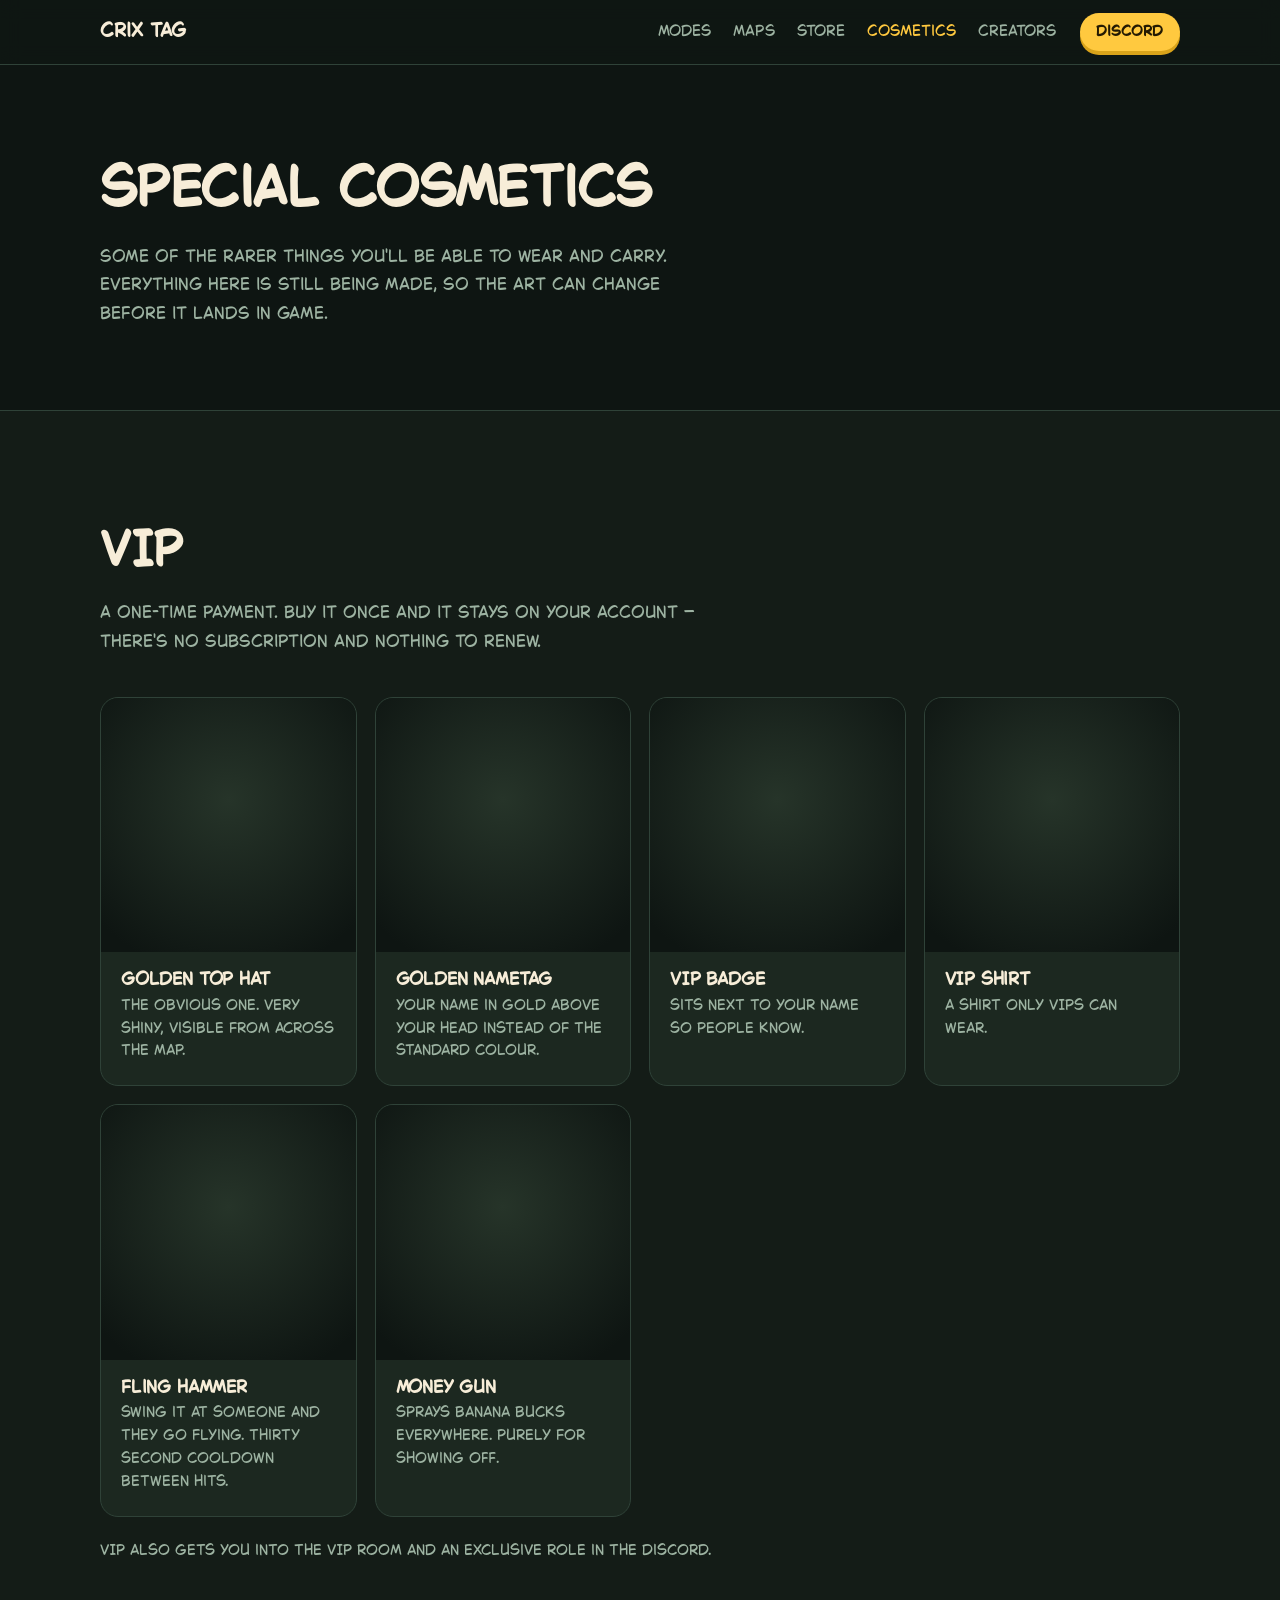
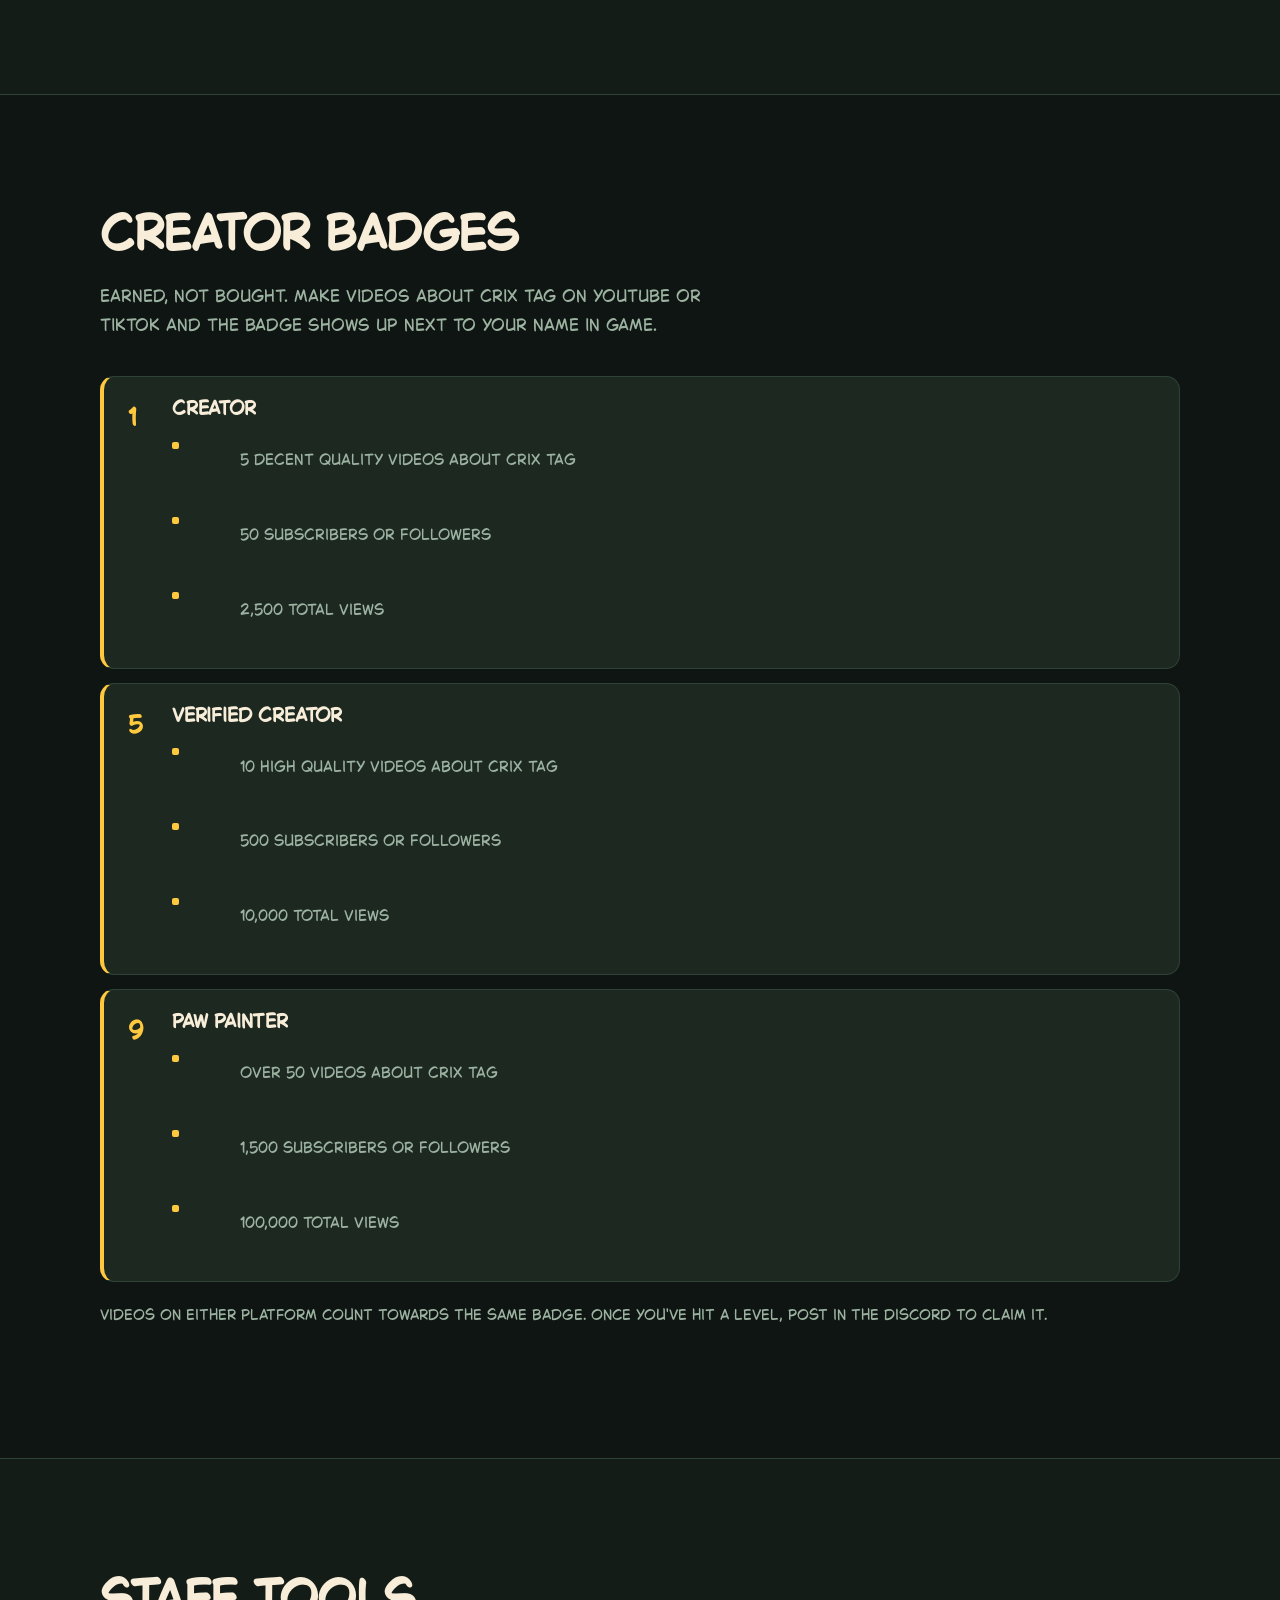
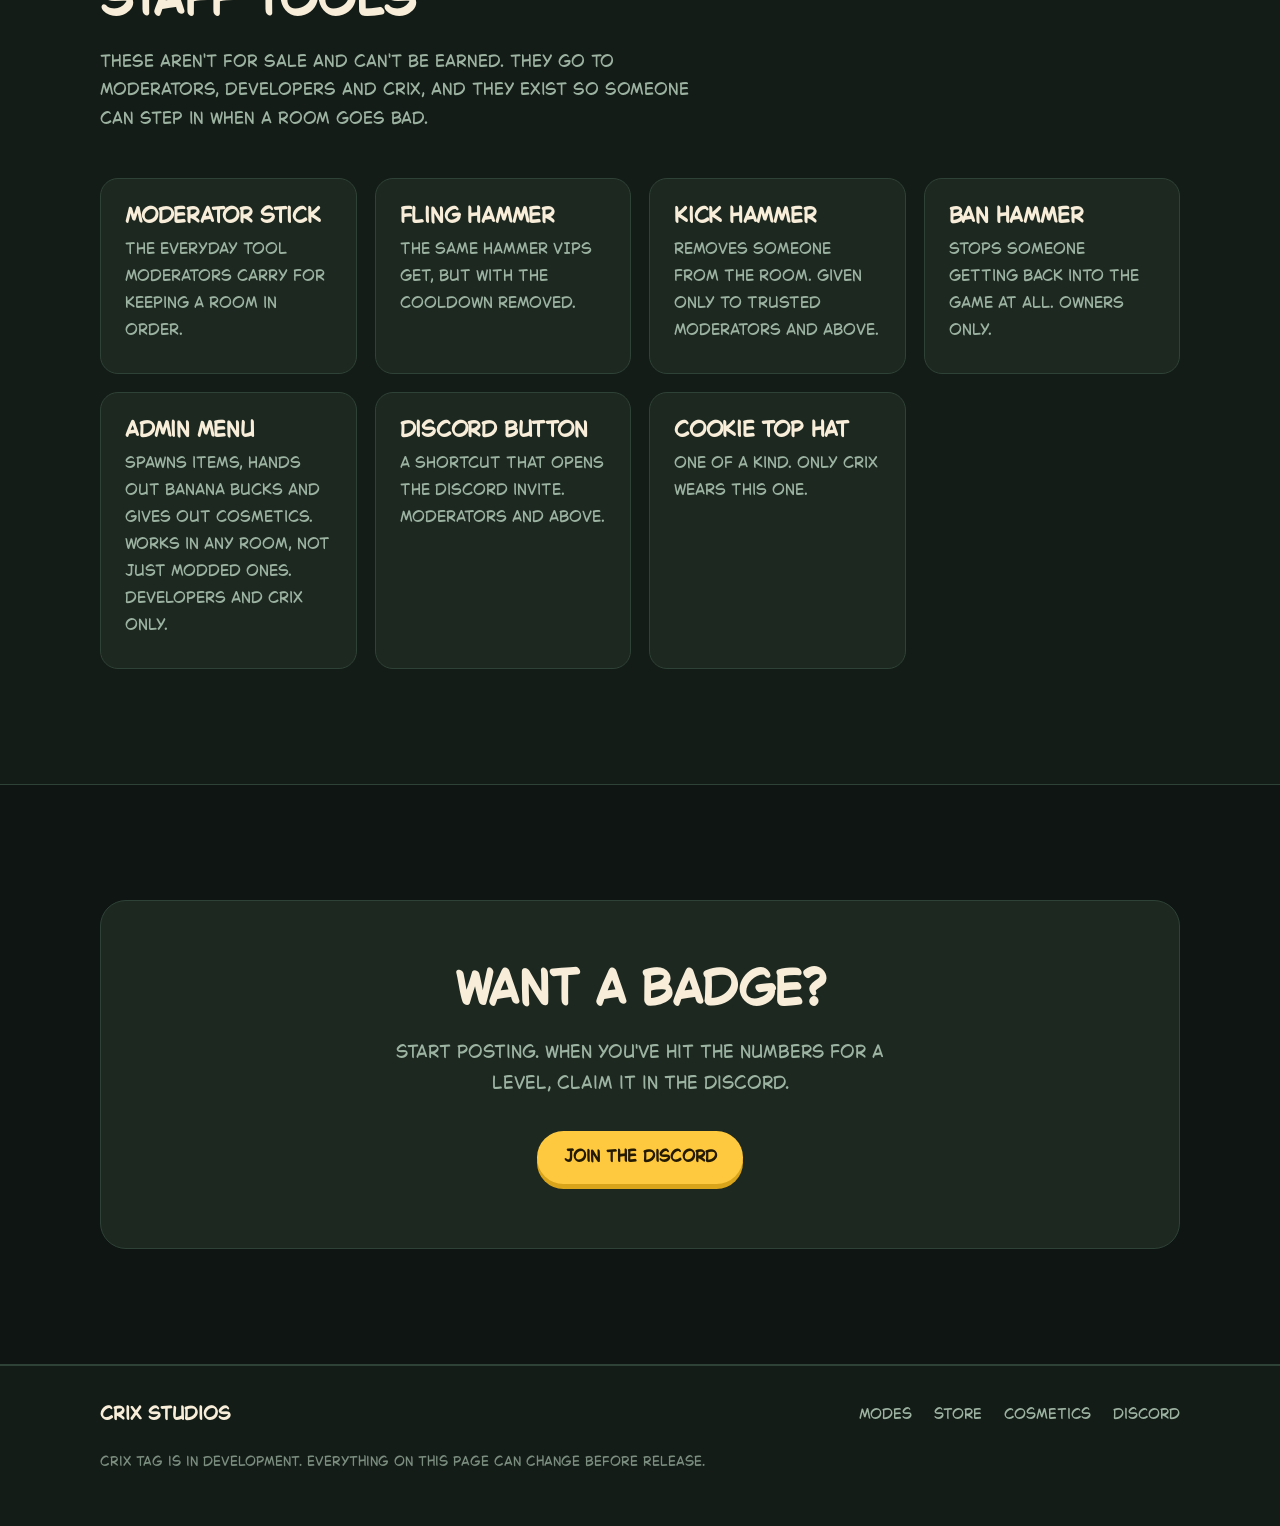
==== cosmetics.html @ 93293d2e "Add files via upload" ====
<!DOCTYPE html>
<html lang="en">
<head>
<meta charset="utf-8">
<meta name="viewport" content="width=device-width, initial-scale=1">
<title>Cosmetics — Crix Tag</title>
<meta name="description" content="A look at the special cosmetics coming to Crix Tag — VIP items, creator badges and staff tools.">
<meta name="theme-color" content="#141C17">
<link rel="icon" href="assets/favicon.png">
<link rel="stylesheet" href="style.css">
</head>
<body>

<a class="skip" href="#main">Skip to content</a>

<nav class="topnav">
  <div class="wrap nav-inner">
    <a class="nav-brand" href="index.html">Crix Tag</a>
    <div class="nav-links">
      <a href="index.html#modes">Modes</a>
      <a href="index.html#maps">Maps</a>
      <a href="store.html">Store</a>
      <a href="cosmetics.html" aria-current="page">Cosmetics</a>
      <a href="index.html#creators">Creators</a>
    </div>
    <a class="btn small" href="#" data-discord>Discord</a>
  </div>
</nav>

<main id="main">

<header class="page-head">
  <div class="wrap">
    <h1>Special cosmetics</h1>
    <p class="lede">Some of the rarer things you'll be able to wear and carry. Everything here is still being made, so the art can change before it lands in game.</p>
  </div>
</header>

<!-- ============ VIP ============ -->
<section class="section">
  <div class="wrap">
    <h2>VIP</h2>
    <p class="lede">A one-time payment. Buy it once and it stays on your account — there's no subscription and nothing to renew.</p>

    <div class="gallery">
      <figure class="item">
        <div class="item-art"><img src="assets/cosmetics/golden-tophat.png" alt="Golden top hat" data-optional></div>
        <figcaption><h3>Golden top hat</h3><p>The obvious one. Very shiny, visible from across the map.</p></figcaption>
      </figure>
      <figure class="item">
        <div class="item-art"><img src="assets/cosmetics/golden-nametag.png" alt="Golden nametag" data-optional></div>
        <figcaption><h3>Golden nametag</h3><p>Your name in gold above your head instead of the standard colour.</p></figcaption>
      </figure>
      <figure class="item">
        <div class="item-art"><img src="assets/cosmetics/vip-badge.png" alt="VIP badge" data-optional></div>
        <figcaption><h3>VIP badge</h3><p>Sits next to your name so people know.</p></figcaption>
      </figure>
      <figure class="item">
        <div class="item-art"><img src="assets/cosmetics/vip-shirt.png" alt="VIP shirt" data-optional></div>
        <figcaption><h3>VIP shirt</h3><p>A shirt only VIPs can wear.</p></figcaption>
      </figure>
      <figure class="item">
        <div class="item-art"><img src="assets/cosmetics/fling-hammer.png" alt="Fling hammer" data-optional></div>
        <figcaption><h3>Fling hammer</h3><p>Swing it at someone and they go flying. Thirty second cooldown between hits.</p></figcaption>
      </figure>
      <figure class="item">
        <div class="item-art"><img src="assets/cosmetics/money-gun.png" alt="Money gun" data-optional></div>
        <figcaption><h3>Money gun</h3><p>Sprays Banana Bucks everywhere. Purely for showing off.</p></figcaption>
      </figure>
    </div>

    <p class="note">VIP also gets you into the VIP room and an exclusive role in the Discord.</p>
  </div>
</section>

<!-- ============ CREATOR BADGES ============ -->
<section class="section band" id="badges">
  <div class="wrap">
    <h2>Creator badges</h2>
    <p class="lede">Earned, not bought. Make videos about Crix Tag on YouTube or TikTok and the badge shows up next to your name in game.</p>

    <ol class="tiers">
      <li>
        <div class="tier-art"><img src="assets/cosmetics/badge-creator.png" alt="Creator badge" data-optional></div>
        <div>
          <h3>Creator</h3>
          <ul class="reqlist">
            <li>5 decent quality videos about Crix Tag</li>
            <li>50 subscribers or followers</li>
            <li>2,500 total views</li>
          </ul>
        </div>
      </li>
      <li>
        <div class="tier-art"><img src="assets/cosmetics/badge-verified.png" alt="Verified creator badge" data-optional></div>
        <div>
          <h3>Verified creator</h3>
          <ul class="reqlist">
            <li>10 high quality videos about Crix Tag</li>
            <li>500 subscribers or followers</li>
            <li>10,000 total views</li>
          </ul>
        </div>
      </li>
      <li>
        <div class="tier-art"><img src="assets/cosmetics/badge-paw-painter.png" alt="Paw painter badge" data-optional></div>
        <div>
          <h3>Paw painter</h3>
          <ul class="reqlist">
            <li>Over 50 videos about Crix Tag</li>
            <li>1,500 subscribers or followers</li>
            <li>100,000 total views</li>
          </ul>
        </div>
      </li>
    </ol>

    <p class="note">Videos on either platform count towards the same badge. Once you've hit a level, post in the Discord to claim it.</p>
  </div>
</section>

<!-- ============ STAFF ============ -->
<section class="section" id="staff">
  <div class="wrap">
    <h2>Staff tools</h2>
    <p class="lede">These aren't for sale and can't be earned. They go to moderators, developers and Crix, and they exist so someone can step in when a room goes bad.</p>

    <div class="cards">
      <article class="card">
        <h3>Moderator stick</h3>
        <p>The everyday tool moderators carry for keeping a room in order.</p>
      </article>
      <article class="card">
        <h3>Fling hammer</h3>
        <p>The same hammer VIPs get, but with the cooldown removed.</p>
      </article>
      <article class="card">
        <h3>Kick hammer</h3>
        <p>Removes someone from the room. Given only to trusted moderators and above.</p>
      </article>
      <article class="card">
        <h3>Ban hammer</h3>
        <p>Stops someone getting back into the game at all. Owners only.</p>
      </article>
      <article class="card">
        <h3>Admin menu</h3>
        <p>Spawns items, hands out Banana Bucks and gives out cosmetics. Works in any room, not just modded ones. Developers and Crix only.</p>
      </article>
      <article class="card">
        <h3>Discord button</h3>
        <p>A shortcut that opens the Discord invite. Moderators and above.</p>
      </article>
      <article class="card">
        <h3>Cookie top hat</h3>
        <p>One of a kind. Only Crix wears this one.</p>
      </article>
    </div>
  </div>
</section>

<section class="section band">
  <div class="wrap">
    <div class="join">
      <h2>Want a badge?</h2>
      <p>Start posting. When you've hit the numbers for a level, claim it in the Discord.</p>
      <div class="cta-row">
        <a class="btn" href="#" data-discord>Join the Discord</a>
      </div>
    </div>
  </div>
</section>

</main>

<footer>
  <div class="wrap foot">
    <strong>Crix Studios</strong>
    <nav>
      <a href="index.html#modes">Modes</a>
      <a href="store.html">Store</a>
      <a href="cosmetics.html">Cosmetics</a>
      <a href="#" data-discord>Discord</a>
    </nav>
  </div>
  <p class="wrap fineprint">Crix Tag is in development. Everything on this page can change before release.</p>
</footer>

<script src="script.js"></script>
</body>
</html>
---- style.css ----
/* ============================================================
   CRIX TAG — style.css
   Colours all live in :root below. Change them there once and
   they update everywhere on the site.
   ============================================================ */

/* ---------- CUSTOM FONT ----------
   One font file, used for the whole site.
   Put it in assets/fonts/ named either:

       font.otf        or        font.ttf

   You only need one of the two. The browser tries .otf first,
   falls back to .ttf, and if neither is there it uses the
   system fonts listed in --display and --body below.          */

@font-face{
  font-family:"Crix";
  src:url("assets/fonts/font.otf") format("opentype"),
      url("assets/fonts/font.ttf") format("truetype");
  font-weight:normal;
  font-style:normal;
  font-display:swap;
}

:root{
  /* colours */
  --night:#141C17;
  --night-deep:#0E1512;
  --panel:#1C2820;
  --panel-2:#22301A;
  --line:#2F4238;
  --cream:#F7EDD8;
  --muted:#9DB3A2;
  --gold:#FFC93F;
  --gold-deep:#D9A31A;
  --gold-ink:#241A02;

  /* type — both point at the same font file */
  --display:"Crix","Trebuchet MS",system-ui,sans-serif;
  --body:"Crix","Segoe UI",system-ui,sans-serif;

  --radius:18px;
}

*{box-sizing:border-box}
html{scroll-behavior:smooth;scroll-padding-top:80px}
body{
  margin:0;
  background:var(--night);
  color:var(--cream);
  font-family:var(--body);
  font-size:18px;
  line-height:1.7;
  -webkit-font-smoothing:antialiased;
  overflow-x:hidden;
}
h1,h2,h3,h4{font-family:var(--display);line-height:1.1;margin:0;letter-spacing:-.01em}
p{margin:0 0 1em}
a{color:inherit}
img{display:block;max-width:100%}

.wrap{width:min(1080px,90vw);margin-inline:auto}
.section{padding:clamp(66px,9vw,116px) 0}
.band{background:var(--night-deep);border-block:1px solid var(--line)}

:focus-visible{outline:3px solid var(--gold);outline-offset:4px;border-radius:8px}

.skip{
  position:absolute;left:-9999px;top:0;z-index:99;
  background:var(--gold);color:var(--gold-ink);
  padding:12px 20px;border-radius:0 0 12px 0;text-decoration:none;
}
.skip:focus{left:0}

/* ---------- buttons ---------- */
.btn{
  display:inline-block;
  font-family:var(--display);font-weight:600;font-size:1.02rem;
  text-decoration:none;
  padding:.76em 1.6em;
  border-radius:999px;
  background:var(--gold);
  color:var(--gold-ink);
  border:none;
  box-shadow:0 5px 0 var(--gold-deep);
  transition:transform .12s ease, box-shadow .12s ease;
}
.btn:hover{transform:translateY(3px);box-shadow:0 2px 0 var(--gold-deep)}
.btn:active{transform:translateY(5px);box-shadow:0 0 0 var(--gold-deep)}
.btn.quiet{background:transparent;color:var(--cream);border:2px solid var(--line);box-shadow:none}
.btn.quiet:hover{transform:none;border-color:var(--gold);color:var(--gold)}
.btn.small{font-size:.9rem;padding:.5em 1.15em;box-shadow:0 4px 0 var(--gold-deep)}

/* ---------- top nav ---------- */
.topnav{
  position:sticky;top:0;z-index:40;
  background:rgba(14,21,18,.82);
  backdrop-filter:blur(10px);
  border-bottom:1px solid var(--line);
}
.nav-inner{display:flex;align-items:center;gap:24px;height:64px}
.nav-brand{font-family:var(--display);font-weight:600;font-size:1.2rem;text-decoration:none}
.nav-links{display:flex;gap:22px;margin-left:auto;font-size:.95rem}
.nav-links a{text-decoration:none;color:var(--muted)}
.nav-links a:hover{color:var(--cream)}

/* ---------- hero ---------- */
.hero{
  position:relative;
  min-height:min(92vh,860px);
  display:grid;place-items:center;
  text-align:center;
  padding:96px 0 84px;
  overflow:hidden;
  isolation:isolate;
}
.hero-bg{
  position:absolute;inset:0;z-index:-2;
  background:
    radial-gradient(120% 90% at 50% 0%, #2A3E30 0%, rgba(42,62,48,0) 62%),
    radial-gradient(80% 60% at 50% 100%, #1A2820 0%, rgba(26,40,32,0) 70%),
    var(--night-deep);
}
.hero-art{
  position:absolute;inset:0;z-index:-1;
  background-image:url("assets/background.png");
  background-size:cover;background-position:center;
  opacity:.55;                     /* turn this up or down to taste */
}
.hero::after{
  content:"";position:absolute;inset:auto 0 0 0;height:34%;z-index:-1;
  background:linear-gradient(to top,var(--night),rgba(20,28,23,0));
}
.hero-inner{position:relative;width:min(760px,90vw)}

.logo{width:min(560px,84vw);margin:0 auto 6px;filter:drop-shadow(0 14px 30px rgba(0,0,0,.55))}
.wordmark{
  font-family:var(--display);font-weight:700;
  font-size:clamp(3.2rem,13vw,7.4rem);
  text-shadow:0 10px 30px rgba(0,0,0,.6);
  margin:0;
}
.tagline{font-size:clamp(1.15rem,2.6vw,1.5rem);font-weight:600;margin:24px auto 10px;max-width:26ch}
.sub{color:var(--muted);margin:0 auto 32px;max-width:34ch}

.status{
  display:inline-flex;align-items:center;gap:.6em;
  font-family:var(--display);font-weight:600;font-size:.9rem;
  color:var(--gold);
  border:1px solid rgba(255,201,63,.4);
  background:rgba(255,201,63,.08);
  border-radius:999px;padding:.32em 1.1em;margin:0 0 26px;
}
.pulse{width:8px;height:8px;border-radius:50%;background:var(--gold);animation:pulse 2.4s ease-in-out infinite}
@keyframes pulse{0%,100%{opacity:1}50%{opacity:.25}}

.cta-row{display:flex;flex-wrap:wrap;gap:14px;justify-content:center}

/* ---------- countdown ---------- */
.countdown{
  background:var(--night-deep);
  border-bottom:1px solid var(--line);
  padding:clamp(44px,6vw,72px) 0;
  text-align:center;
}
.cd-kicker{color:var(--muted);margin:0 0 .2em;font-size:.95rem}
.cd-date{
  font-family:var(--display);font-weight:600;
  font-size:clamp(1.5rem,4vw,2.4rem);
  color:var(--gold);margin:0 0 28px;
}
.cd-grid{display:flex;flex-wrap:wrap;gap:14px;justify-content:center}
.cd-unit{
  min-width:110px;
  background:var(--panel);
  border:1px solid var(--line);
  border-radius:var(--radius);
  padding:18px 14px;
}
.cd-unit span{
  display:block;font-family:var(--display);font-weight:700;
  font-size:clamp(2rem,5vw,3rem);line-height:1;
  font-variant-numeric:tabular-nums;
}
.cd-unit small{display:block;color:var(--muted);font-size:.82rem;margin-top:6px}
.cd-live{font-family:var(--display);font-size:1.4rem;color:var(--gold);margin:0}

/* ---------- facts strip ---------- */
.facts{border-bottom:1px solid var(--line);background:var(--night-deep)}
.facts .wrap{
  display:grid;grid-template-columns:repeat(3,1fr);
  gap:1px;background:var(--line);
  border-inline:1px solid var(--line);
}
.fact{background:var(--night-deep);padding:34px 24px;text-align:center}
.fact strong{display:block;font-family:var(--display);font-weight:600;font-size:1.45rem;color:var(--gold)}
.fact span{color:var(--muted);font-size:.94rem}

/* ---------- headings + text ---------- */
h2{font-size:clamp(1.9rem,4.6vw,3rem);margin-bottom:.42em}
.sub-h{font-size:clamp(1.4rem,3vw,2rem);margin:64px 0 .5em}
.lede{color:var(--muted);font-size:1.06rem;max-width:56ch}

/* ---------- mode / shop cards ---------- */
.cards{display:grid;grid-template-columns:repeat(auto-fit,minmax(250px,1fr));gap:18px;margin-top:44px}
.card{
  background:var(--panel);
  border:1px solid var(--line);
  border-radius:var(--radius);
  padding:26px 24px 28px;
}
.card h3{font-size:1.35rem;margin-bottom:.4em}
.card p{color:var(--muted);font-size:.99rem;margin:0}

/* ---------- map grid ---------- */
.maps{display:grid;grid-template-columns:repeat(auto-fill,minmax(230px,1fr));gap:1px;margin-top:44px;background:var(--line);border:1px solid var(--line);border-radius:var(--radius);overflow:hidden}
.map{background:var(--night);padding:22px 22px 24px}
.band .map{background:var(--night-deep)}
.map h3{font-size:1.1rem;color:var(--gold);margin-bottom:.35em}
.map p{color:var(--muted);font-size:.92rem;margin:0;line-height:1.55}

/* ---------- split layouts ---------- */
.split{display:grid;grid-template-columns:1fr 1fr;gap:clamp(28px,5vw,64px);align-items:center}
.split.reverse .shot{order:-1}

.ticks{list-style:none;margin:26px 0 0;padding:0;display:grid;gap:11px}
.ticks li{position:relative;padding-left:30px;color:var(--cream);font-size:1rem}
.ticks li::before{
  content:"";position:absolute;left:0;top:.62em;
  width:11px;height:11px;border-radius:3px;background:var(--gold);
}

.shot{
  margin:0;position:relative;
  aspect-ratio:16/10;
  border-radius:var(--radius);
  overflow:hidden;
  background:var(--panel);
  border:1px solid var(--line);
}
.shot img{width:100%;height:100%;object-fit:cover}
.shot figcaption{
  position:absolute;inset:auto 0 0 0;padding:14px 18px;
  font-size:.88rem;color:var(--muted);
  background:linear-gradient(to top,rgba(14,21,18,.94),rgba(14,21,18,0));
}

/* ---------- creator tiers ---------- */
.tiers{list-style:none;counter-reset:tier;margin:36px 0 0;padding:0;display:grid;gap:14px}
.tiers li{
  counter-increment:tier;
  position:relative;
  background:var(--panel);
  border:1px solid var(--line);
  border-left:4px solid var(--gold);
  border-radius:14px;
  padding:22px 24px 22px 68px;
}
.tiers li::before{
  content:counter(tier);
  position:absolute;left:24px;top:22px;
  font-family:var(--display);font-weight:700;font-size:1.5rem;color:var(--gold);
}
.tiers h3,.tiers h4{font-size:1.2rem;margin-bottom:.3em}
.tiers p{color:var(--muted);font-size:.96rem;margin:0}
.reqs{line-height:1.6}

/* badge page variant: art next to the requirements */
#badges .tiers li{display:flex;gap:22px;align-items:center;padding-left:68px}
.tier-art{
  flex:none;width:84px;height:84px;border-radius:16px;
  background:var(--night-deep);border:1px solid var(--line);
  display:grid;place-items:center;overflow:hidden;
}
.tier-art img{width:100%;height:100%;object-fit:contain;padding:10px}
.tier-art:empty{display:none}
.reqlist{list-style:none;margin:0;padding:0;display:grid;gap:5px}
.reqlist li{
  color:var(--muted);font-size:.95rem;position:relative;padding-left:18px;
  background:none;border:0;border-radius:0;
}
.reqlist li::before{
  content:"";position:absolute;left:0;top:.66em;
  width:7px;height:7px;border-radius:2px;background:var(--gold);
}
.note{color:var(--muted);font-size:.92rem;margin-top:22px;font-style:normal}

/* ---------- join ---------- */
.join{
  background:var(--panel);
  border:1px solid var(--line);
  border-radius:26px;
  padding:clamp(38px,6vw,64px);
  text-align:center;
}
.join p{color:var(--muted);max-width:44ch;margin:0 auto 32px}

/* ---------- footer ---------- */
footer{border-top:1px solid var(--line);padding:34px 0 52px;font-size:.92rem;color:var(--muted)}
.foot{display:flex;flex-wrap:wrap;gap:16px 36px;justify-content:space-between;align-items:center}
.foot strong{font-family:var(--display);font-weight:600;font-size:1.15rem;color:var(--cream)}
footer nav{display:flex;gap:22px}
footer a{text-decoration:none}
footer a:hover{color:var(--gold)}
.fineprint{margin:20px auto 0;font-size:.84rem;opacity:.75}

/* ---------- small screens ---------- */
@media (max-width:860px){
  .split{grid-template-columns:1fr}
  .split.reverse .shot{order:0}
}
@media (max-width:760px){
  body{font-size:17px}
  .nav-links{display:none}
  .nav-brand{margin-right:auto}
  .facts .wrap{grid-template-columns:1fr}
  .fact{padding:24px}
  .cd-unit{min-width:calc(50% - 7px)}
}

@media (prefers-reduced-motion:reduce){
  .pulse{animation:none}
  html{scroll-behavior:auto}
  .btn{transition:none}
}


/* ============================================================
   ADDED: carousel, page headers, store grid, item cards
   ============================================================ */

/* ---------- "coming soon" + later tags ---------- */
.map.soon h3{color:var(--muted)}
.map.soon p{opacity:.7;font-style:italic}
.card.dim{opacity:.72}
.tag{
  display:inline-block;vertical-align:middle;
  font-family:var(--body);font-weight:800;font-size:.66rem;
  letter-spacing:.03em;
  color:var(--gold);
  border:1px solid rgba(255,201,63,.45);
  border-radius:999px;padding:.2em .7em;margin-left:.5em;
}
.card-link{margin:14px 0 0;font-size:.95rem}
.card-link a{color:var(--gold)}

/* ---------- map carousel ---------- */
.carousel{margin-top:44px;outline:none}
.slides{position:relative}
.slide{display:none}
.slide.on{display:grid;grid-template-columns:1.15fr .85fr;gap:clamp(24px,4vw,48px);align-items:center}
.slide-art{
  margin:0;aspect-ratio:16/10;border-radius:var(--radius);overflow:hidden;
  background:var(--panel);border:1px solid var(--line);
}
.slide-art img{width:100%;height:100%;object-fit:cover}
.slide-count{color:var(--muted);font-size:.88rem;margin:0 0 .4em}
.slide-text h3{font-size:clamp(1.5rem,3.4vw,2.1rem);margin-bottom:.4em;color:var(--gold)}
.slide-text p{color:var(--muted);margin:0;max-width:44ch}
.slide-text a{color:var(--cream)}

.carousel-controls{display:flex;align-items:center;gap:16px;margin-top:28px}
.cbtn{
  width:44px;height:44px;flex:none;
  display:grid;place-items:center;
  background:var(--panel);color:var(--cream);
  border:1px solid var(--line);border-radius:50%;
  cursor:pointer;
}
.cbtn:hover{border-color:var(--gold);color:var(--gold)}
.dots{display:flex;gap:8px;margin-inline:auto}
.dot{
  width:9px;height:9px;padding:0;border-radius:50%;
  background:var(--line);border:0;cursor:pointer;
}
.dot.on{background:var(--gold);width:26px;border-radius:999px}

/* ---------- inner page header ---------- */
.page-head{
  border-bottom:1px solid var(--line);
  background:var(--night-deep);
  padding:clamp(56px,8vw,96px) 0 clamp(40px,6vw,64px);
}
.page-head h1{font-size:clamp(2.1rem,5.4vw,3.4rem);margin-bottom:.4em}
.stamp{color:var(--muted);font-size:.88rem;margin:18px 0 0}
.nav-links a[aria-current]{color:var(--gold)}

/* ---------- item gallery + store grid ---------- */
.gallery,.store-grid{
  display:grid;grid-template-columns:repeat(auto-fill,minmax(230px,1fr));
  gap:18px;margin-top:40px;
}
.item{margin:0;background:var(--panel);border:1px solid var(--line);border-radius:var(--radius);overflow:hidden}
.item-art{
  position:relative;aspect-ratio:1/1;
  background:radial-gradient(70% 70% at 50% 40%, #263429 0%, var(--night-deep) 100%);
  display:grid;place-items:center;
}
.item-art img{width:100%;height:100%;object-fit:contain;padding:16%}
.item figcaption{padding:18px 20px 22px}
.item h3{font-size:1.1rem;margin-bottom:.3em}
.item p{color:var(--muted);font-size:.92rem;margin:0;line-height:1.55}
.price{
  margin-top:12px !important;
  font-family:var(--display);font-weight:600;font-size:1rem;color:var(--gold) !important;
}
.item-flag{
  position:absolute;top:12px;left:12px;z-index:2;
  font-size:.72rem;font-weight:800;
  background:var(--gold);color:var(--gold-ink);
  border-radius:999px;padding:.25em .8em;
}

/* ---------- store states ---------- */
.state{
  text-align:center;padding:clamp(50px,8vw,90px) 24px;
  background:var(--panel);border:1px solid var(--line);border-radius:24px;
}
.state h2{font-size:1.6rem;margin-bottom:.4em}
.state p{color:var(--muted);max-width:42ch;margin:0 auto 26px}
.state p:last-child{margin-bottom:0}
button.btn{font:inherit;font-family:var(--display);font-weight:600;cursor:pointer}

@media (max-width:860px){
  .slide.on{grid-template-columns:1fr}
  #badges .tiers li{flex-direction:column;align-items:flex-start;gap:16px}
}
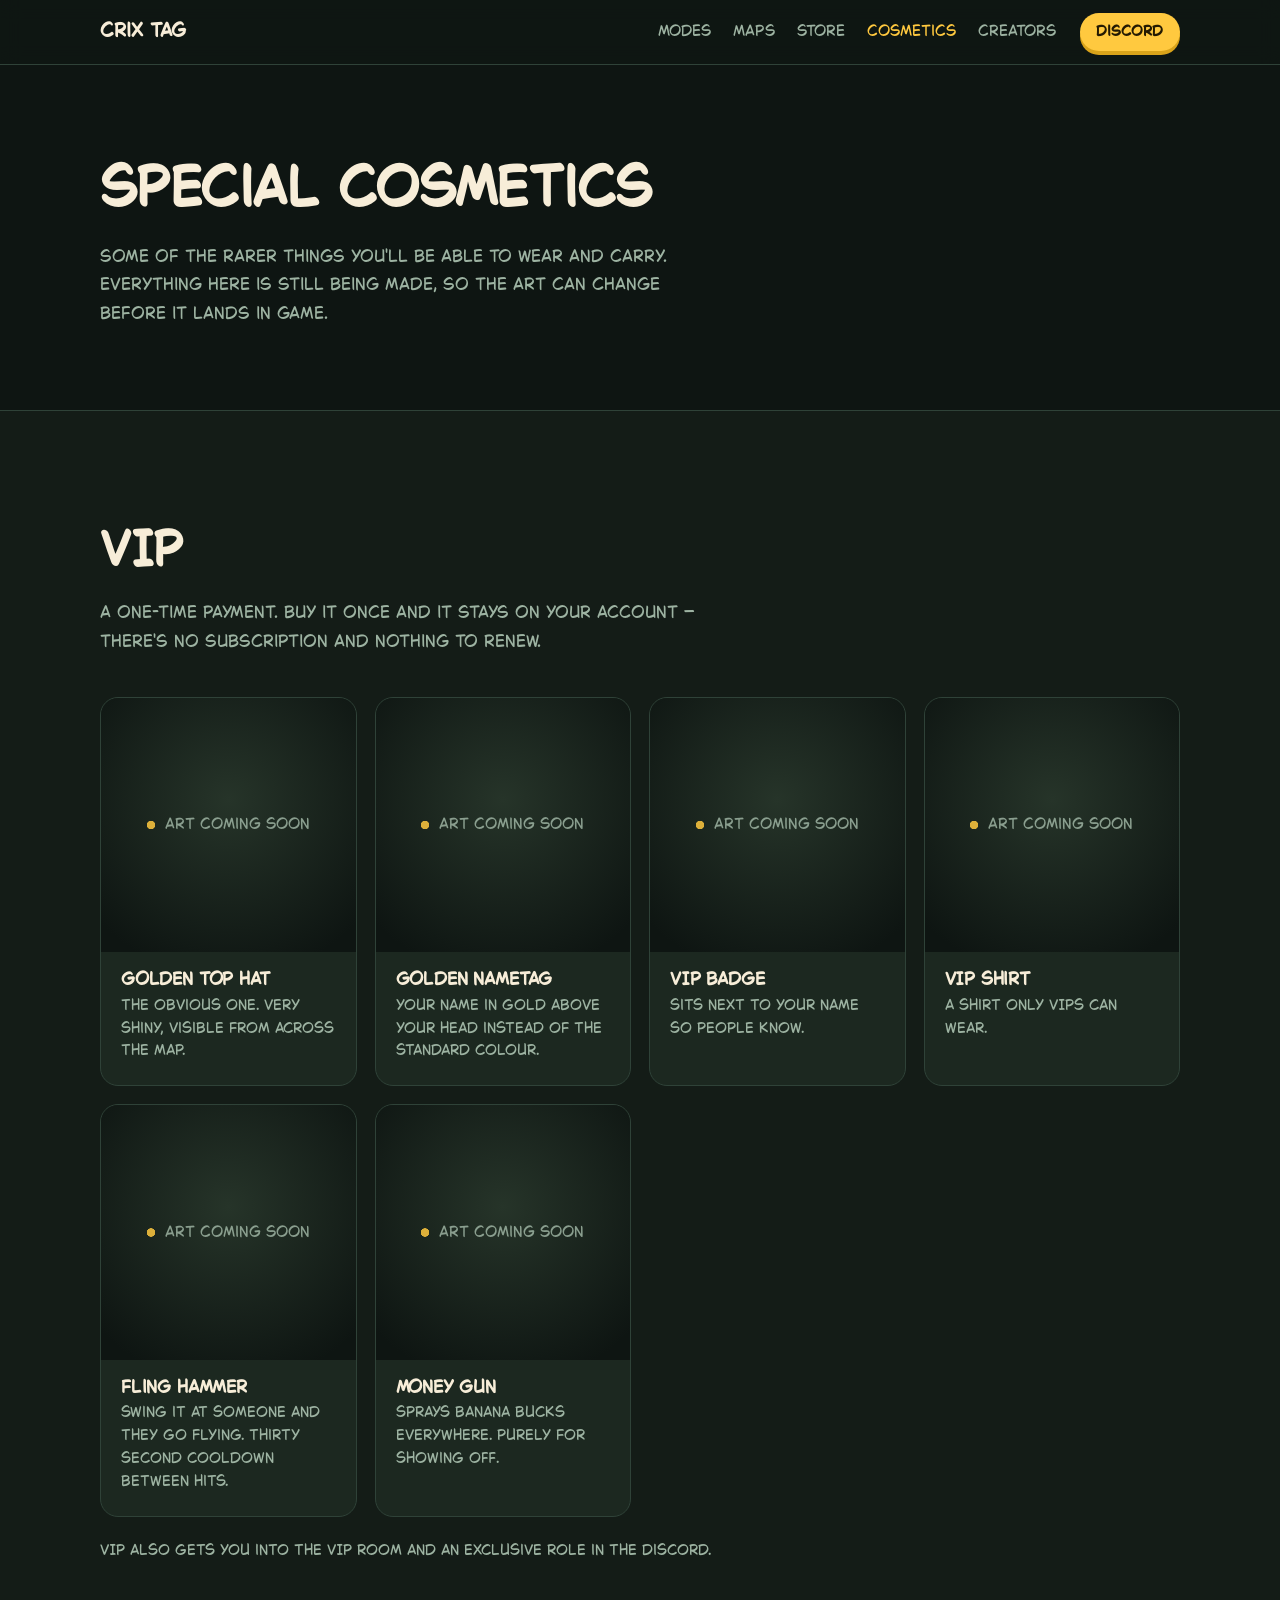
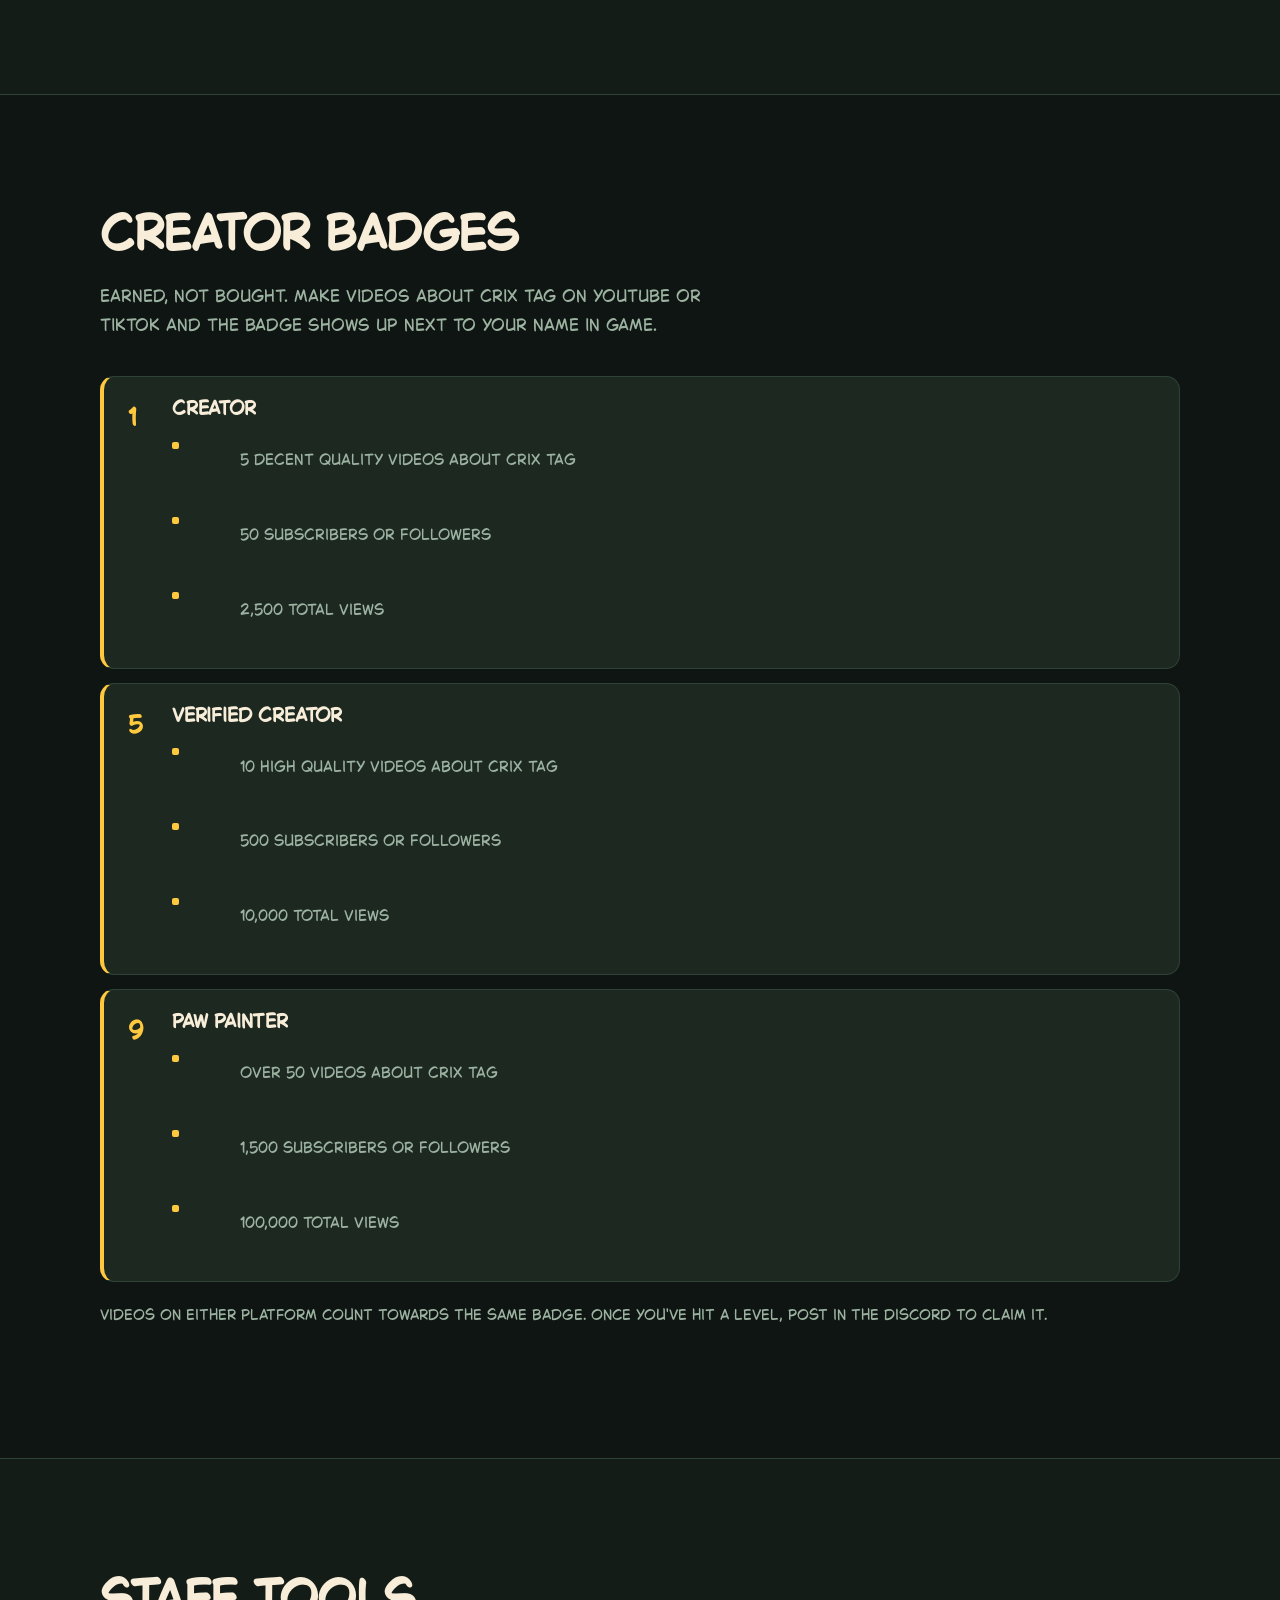
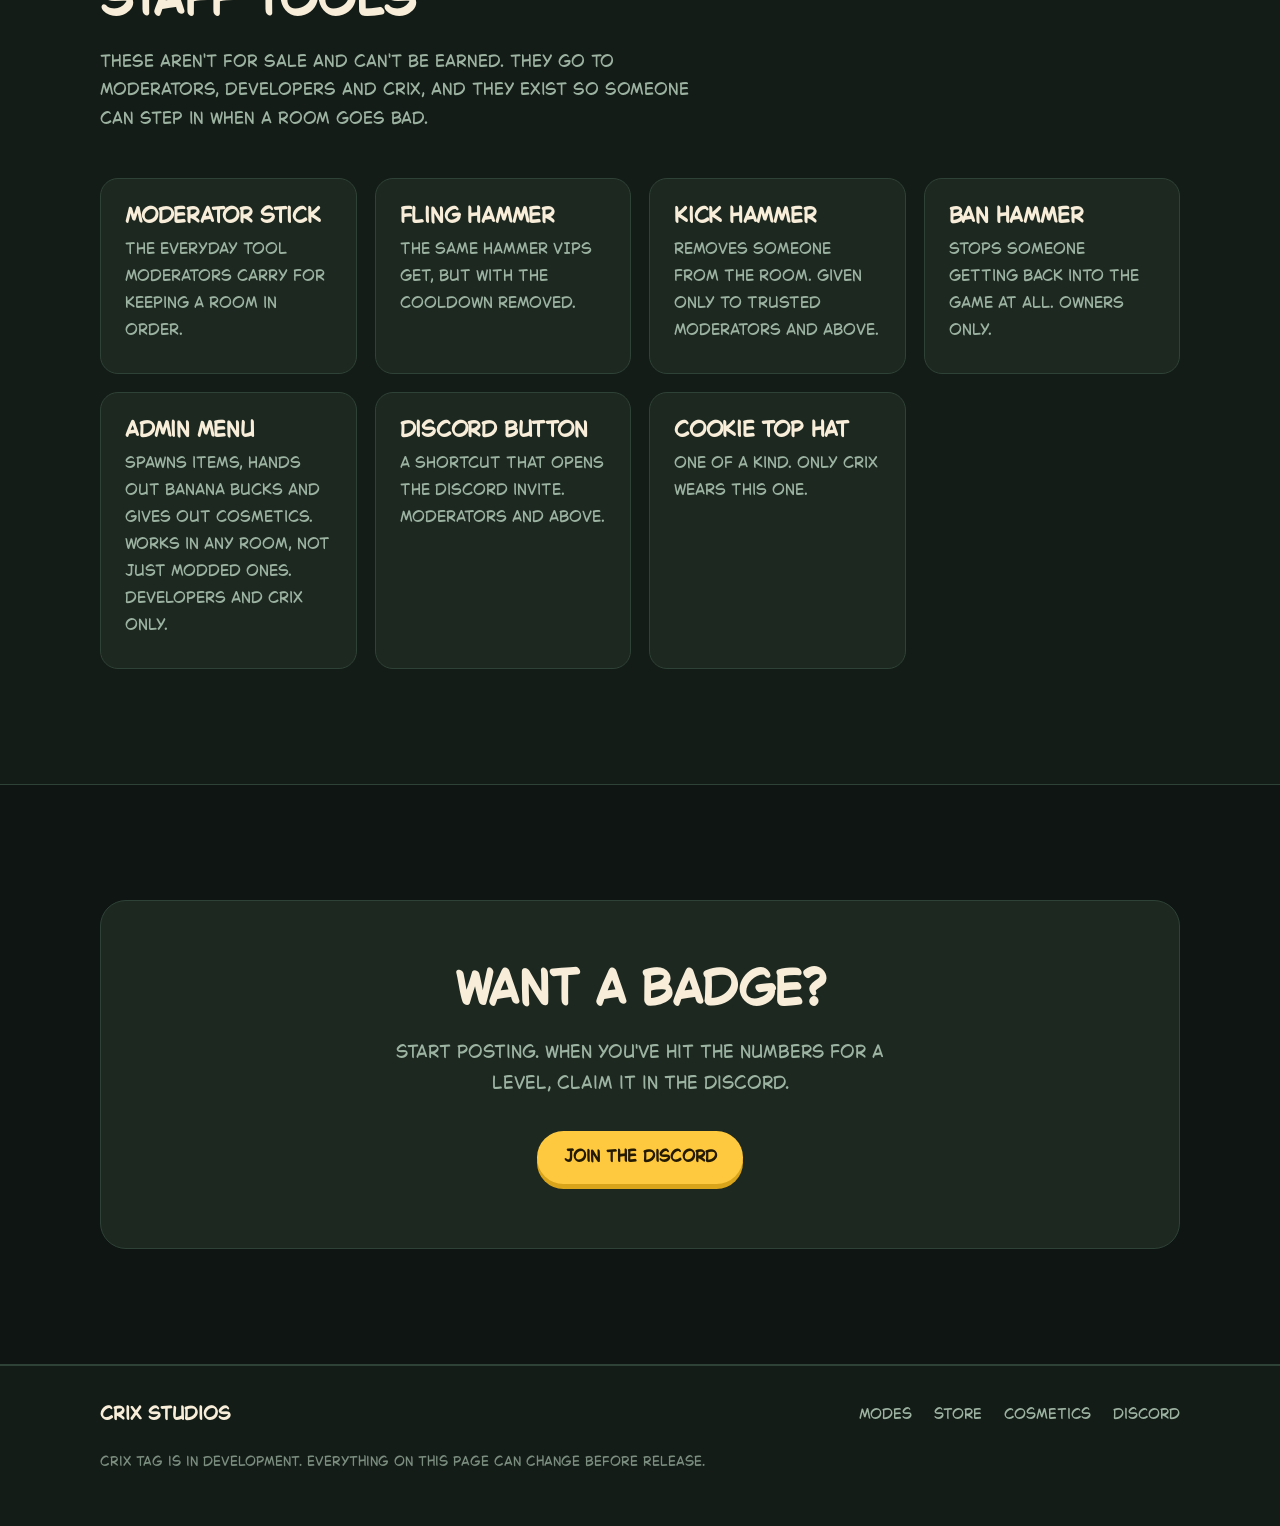
==== commit 64060c5a: "Add screenshot gallery, image slots, favicon and share image - Screenshots gallery under the map car" ====
--- a/cosmetics.html
+++ b/cosmetics.html
@@ -7,6 +7,7 @@
 <meta name="description" content="A look at the special cosmetics coming to Crix Tag — VIP items, creator badges and staff tools.">
 <meta name="theme-color" content="#141C17">
 <link rel="icon" href="assets/favicon.png">
+<link rel="apple-touch-icon" href="assets/apple-touch-icon.png">
 <link rel="stylesheet" href="style.css">
 </head>
 <body>
--- a/style.css
+++ b/style.css
@@ -426,3 +426,95 @@
   .slide.on{grid-template-columns:1fr}
   #badges .tiers li{flex-direction:column;align-items:flex-start;gap:16px}
 }
+
+
+/* ============================================================
+   ADDED: screenshots, empty image frames, lightbox
+   ============================================================ */
+
+/* when the logo image exists, it replaces the text wordmark
+   (the text stays for screen readers) */
+.hero-inner:has(.logo) .wordmark{
+  position:absolute;width:1px;height:1px;overflow:hidden;clip-path:inset(50%);
+}
+
+/* ---------- empty frames ----------
+   Any screenshot or item frame whose image hasn't been added yet. */
+.empty{
+  position:relative;
+  display:grid;place-items:center;
+  background:
+    repeating-linear-gradient(135deg, rgba(255,255,255,.018) 0 14px, transparent 14px 28px),
+    var(--panel);
+}
+.empty::before{
+  content:attr(data-label);
+  font-family:var(--display);font-size:.95rem;
+  color:var(--muted);opacity:.85;
+  padding-left:18px;
+  background:radial-gradient(circle at 4px 50%, var(--gold) 0 4px, transparent 4.5px);
+}
+.item-art.empty{background:radial-gradient(70% 70% at 50% 40%, #263429 0%, var(--night-deep) 100%)}
+.empty[data-label=""]::before{content:none}
+
+/* ?assets mode: show the file each frame is waiting for */
+.show-files .empty::after{
+  content:attr(data-file);
+  position:absolute;left:10px;right:10px;bottom:10px;
+  font-family:ui-monospace,Consolas,monospace;font-size:.72rem;line-height:1.35;
+  color:var(--gold-ink);background:var(--gold);
+  border-radius:8px;padding:6px 9px;
+  word-break:break-all;
+}
+.show-files .tier-art.empty{display:grid}
+.show-files .tier-art.empty::after{font-size:.55rem;left:4px;right:4px;bottom:4px;padding:3px 4px}
+
+/* ---------- screenshot gallery ---------- */
+.shots{
+  display:grid;grid-template-columns:repeat(auto-fill,minmax(300px,1fr));
+  gap:18px;margin-top:36px;
+}
+.shot-item{
+  margin:0;position:relative;
+  aspect-ratio:16/9;
+  border-radius:var(--radius);overflow:hidden;
+  background:var(--panel);border:1px solid var(--line);
+}
+.shot-item:not(.empty){cursor:zoom-in}
+.shot-item img{width:100%;height:100%;object-fit:cover;transition:transform .35s ease}
+.shot-item:not(.empty):hover img{transform:scale(1.04)}
+.shot-item:not(.empty):hover{border-color:var(--gold)}
+.shot-item figcaption{
+  position:absolute;inset:auto 0 0 0;padding:12px 16px;
+  font-size:.85rem;color:var(--muted);
+  background:linear-gradient(to top,rgba(14,21,18,.94),rgba(14,21,18,0));
+  pointer-events:none;
+}
+.shot-item.empty figcaption{display:none}
+
+/* ---------- lightbox ---------- */
+.lightbox{
+  width:min(1200px,94vw);max-height:92vh;
+  padding:0;border:1px solid var(--line);border-radius:var(--radius);
+  background:var(--night-deep);color:var(--cream);
+  overflow:visible;
+}
+.lightbox::backdrop{background:rgba(8,12,10,.86);backdrop-filter:blur(4px)}
+.lightbox figure{margin:0}
+.lightbox img{width:100%;max-height:82vh;object-fit:contain;border-radius:var(--radius) var(--radius) 0 0;background:#000}
+.lightbox figcaption{padding:12px 18px;color:var(--muted);font-size:.92rem}
+.lightbox .cbtn{position:absolute}
+.lb-close{top:-14px;right:-14px}
+.lb-prev,.lb-next{top:50%;transform:translateY(-50%)}
+.lb-prev{left:-22px}
+.lb-next{right:-22px}
+
+@media (max-width:760px){
+  .shots{grid-template-columns:1fr}
+  .lb-prev{left:6px}
+  .lb-next{right:6px}
+  .lb-close{top:6px;right:6px}
+}
+@media (prefers-reduced-motion:reduce){
+  .shot-item img{transition:none}
+}
